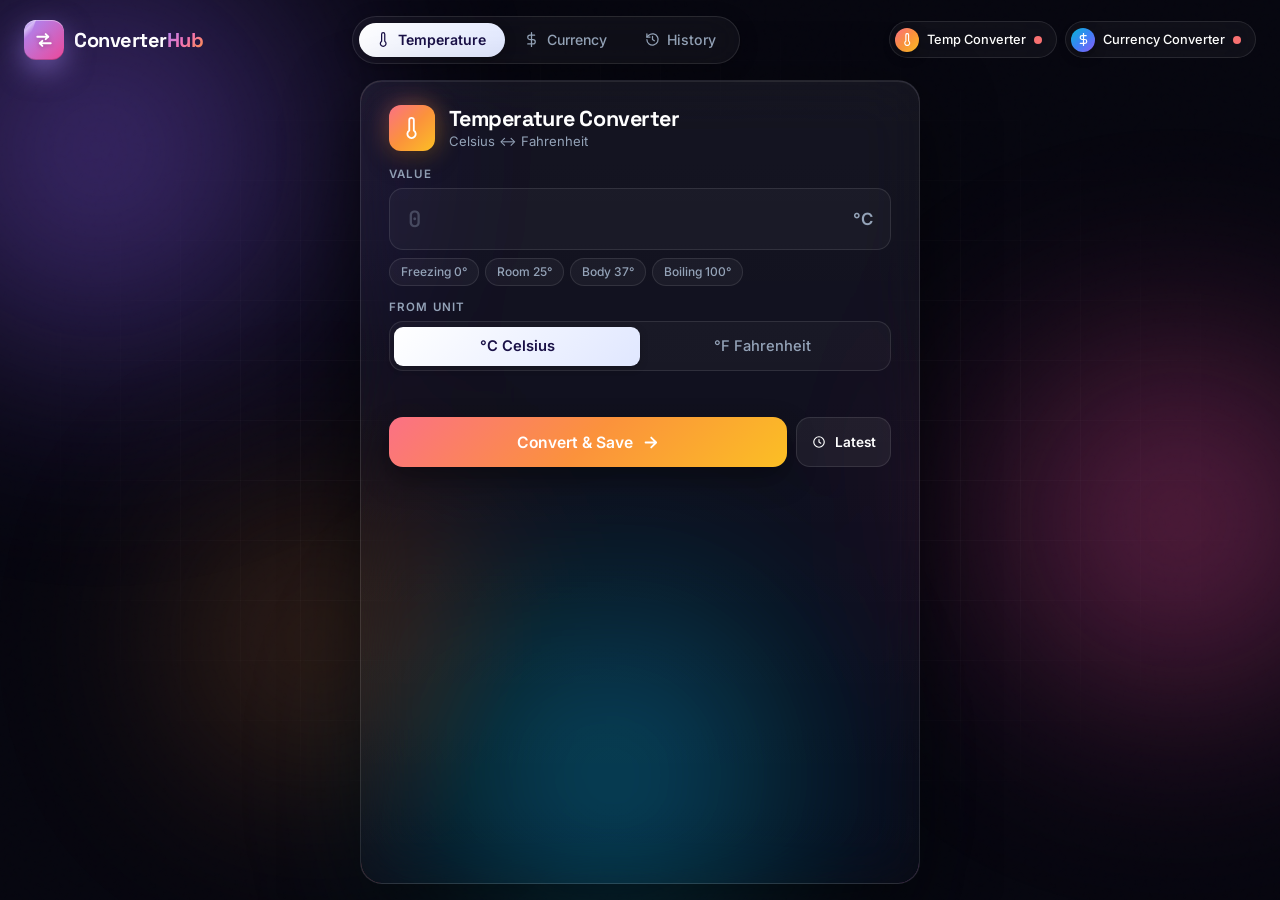
==== frontend/index.html @ 67231d76 "update" ====
<!DOCTYPE html>
<html lang="en">
<head>
    <meta charset="UTF-8" />
    <meta name="viewport" content="width=device-width, initial-scale=1.0" />
    <title>Converter Hub</title>
    <link rel="preconnect" href="https://fonts.googleapis.com" />
    <link rel="preconnect" href="https://fonts.gstatic.com" crossorigin />
    <link
        href="https://fonts.googleapis.com/css2?family=Inter:wght@400;500;600;700;800&family=Space+Grotesk:wght@500;600;700&family=JetBrains+Mono:wght@500;700&display=swap"
        rel="stylesheet"
    />
    <link rel="stylesheet" href="styles.css" />
</head>
<body>
    <div class="mesh-bg" aria-hidden="true">
        <div class="mesh-blob mesh-1"></div>
        <div class="mesh-blob mesh-2"></div>
        <div class="mesh-blob mesh-3"></div>
        <div class="mesh-blob mesh-4"></div>
    </div>
    <div class="noise" aria-hidden="true"></div>
    <div class="grid-overlay" aria-hidden="true"></div>

    <div class="app">
        <!-- TOP BAR -->
        <header class="topbar">
            <div class="logo">
                <div class="logo-mark">
                    <span class="logo-shine" aria-hidden="true"></span>
                    <svg viewBox="0 0 24 24" fill="none" stroke="currentColor" stroke-width="2.4" stroke-linecap="round" stroke-linejoin="round">
                        <path d="M4 8h13"/>
                        <path d="M14 5l3 3-3 3"/>
                        <path d="M20 16H7"/>
                        <path d="M10 19l-3-3 3-3"/>
                    </svg>
                </div>
                <span>Converter<span class="logo-accent">Hub</span></span>
            </div>

            <nav class="tabs" role="tablist">
                <button class="tab active" data-tab="temperature" role="tab">
                    <svg viewBox="0 0 24 24" fill="none" stroke="currentColor" stroke-width="2" stroke-linecap="round" stroke-linejoin="round">
                        <path d="M14 14.76V3.5a2.5 2.5 0 0 0-5 0v11.26a4.5 4.5 0 1 0 5 0z"/>
                    </svg>
                    <span>Temperature</span>
                </button>
                <button class="tab" data-tab="currency" role="tab">
                    <svg viewBox="0 0 24 24" fill="none" stroke="currentColor" stroke-width="2" stroke-linecap="round" stroke-linejoin="round">
                        <line x1="12" y1="1" x2="12" y2="23"/>
                        <path d="M17 5H9.5a3.5 3.5 0 0 0 0 7h5a3.5 3.5 0 0 1 0 7H6"/>
                    </svg>
                    <span>Currency</span>
                </button>
                <button class="tab" data-tab="history" role="tab">
                    <svg viewBox="0 0 24 24" fill="none" stroke="currentColor" stroke-width="2" stroke-linecap="round" stroke-linejoin="round">
                        <path d="M3 12a9 9 0 1 0 3-6.7L3 8"/>
                        <path d="M3 3v5h5"/>
                        <path d="M12 7v5l3 2"/>
                    </svg>
                    <span>History</span>
                </button>
                <div class="tab-indicator" aria-hidden="true"></div>
            </nav>

            <div class="topbar-right">
                <div class="status-pill themed warm">
                    <span class="pill-icon gradient-warm">
                        <svg viewBox="0 0 24 24" fill="none" stroke="currentColor" stroke-width="2.2" stroke-linecap="round" stroke-linejoin="round">
                            <path d="M14 14.76V3.5a2.5 2.5 0 0 0-5 0v11.26a4.5 4.5 0 1 0 5 0z"/>
                        </svg>
                    </span>
                    <span class="status-label">Temp Converter</span>
                    <span id="status-temp" class="status-dot"></span>
                </div>
                <div class="status-pill themed cool">
                    <span class="pill-icon gradient-cool">
                        <svg viewBox="0 0 24 24" fill="none" stroke="currentColor" stroke-width="2.2" stroke-linecap="round" stroke-linejoin="round">
                            <line x1="12" y1="1" x2="12" y2="23"/>
                            <path d="M17 5H9.5a3.5 3.5 0 0 0 0 7h5a3.5 3.5 0 0 1 0 7H6"/>
                        </svg>
                    </span>
                    <span class="status-label">Currency Converter</span>
                    <span id="status-currency" class="status-dot"></span>
                </div>
            </div>
        </header>

        <!-- MAIN -->
        <main class="stage">
            <!-- TEMPERATURE PANEL -->
            <section id="panel-temperature" class="panel active" role="tabpanel">
                <div class="card glow-card">
                    <div class="card-inner">
                        <div class="card-head">
                            <div class="icon-wrap gradient-warm">
                                <svg viewBox="0 0 24 24" fill="none" stroke="currentColor" stroke-width="2" stroke-linecap="round" stroke-linejoin="round">
                                    <path d="M14 14.76V3.5a2.5 2.5 0 0 0-5 0v11.26a4.5 4.5 0 1 0 5 0z"/>
                                </svg>
                            </div>
                            <div>
                                <h2>Temperature Converter</h2>
                                <p class="hint">Celsius &harr; Fahrenheit</p>
                            </div>
                        </div>

                        <form id="temp-form" class="form">
                            <div class="field">
                                <label for="temp-value">Value</label>
                                <div class="input-row">
                                    <input
                                        type="number"
                                        id="temp-value"
                                        step="any"
                                        placeholder="0"
                                        autocomplete="off"
                                        required
                                    />
                                    <span id="temp-suffix" class="suffix">&deg;C</span>
                                </div>
                                <div class="presets">
                                    <button type="button" class="chip" data-target="temp-value" data-value="0">Freezing 0&deg;</button>
                                    <button type="button" class="chip" data-target="temp-value" data-value="25">Room 25&deg;</button>
                                    <button type="button" class="chip" data-target="temp-value" data-value="37">Body 37&deg;</button>
                                    <button type="button" class="chip" data-target="temp-value" data-value="100">Boiling 100&deg;</button>
                                </div>
                            </div>

                            <div class="field">
                                <label>From Unit</label>
                                <div class="segmented" data-target="temp-unit">
                                    <div class="seg-pill" aria-hidden="true"></div>
                                    <button type="button" class="seg active" data-value="CELSIUS">&deg;C Celsius</button>
                                    <button type="button" class="seg" data-value="FAHRENHEIT">&deg;F Fahrenheit</button>
                                </div>
                                <input type="hidden" id="temp-unit" value="CELSIUS" />
                            </div>

                            <div id="temp-preview" class="preview"></div>

                            <div class="form-actions">
                                <button type="submit" class="btn primary gradient-warm-btn">
                                    <span>Convert &amp; Save</span>
                                    <svg viewBox="0 0 24 24" fill="none" stroke="currentColor" stroke-width="2.5" stroke-linecap="round" stroke-linejoin="round">
                                        <path d="M5 12h14M13 5l7 7-7 7"/>
                                    </svg>
                                </button>
                                <button type="button" id="temp-latest" class="btn ghost">
                                    <svg viewBox="0 0 24 24" fill="none" stroke="currentColor" stroke-width="2" stroke-linecap="round" stroke-linejoin="round">
                                        <path d="M12 8v4l3 2"/>
                                        <circle cx="12" cy="12" r="9"/>
                                    </svg>
                                    Latest
                                </button>
                            </div>
                        </form>

                        <div id="temp-result" class="result hidden"></div>
                        <div id="temp-error" class="error hidden"></div>
                    </div>
                </div>
            </section>

            <!-- CURRENCY PANEL -->
            <section id="panel-currency" class="panel" role="tabpanel">
                <div class="card glow-card">
                    <div class="card-inner">
                        <div class="card-head">
                            <div class="icon-wrap gradient-cool">
                                <svg viewBox="0 0 24 24" fill="none" stroke="currentColor" stroke-width="2" stroke-linecap="round" stroke-linejoin="round">
                                    <line x1="12" y1="1" x2="12" y2="23"/>
                                    <path d="M17 5H9.5a3.5 3.5 0 0 0 0 7h5a3.5 3.5 0 0 1 0 7H6"/>
                                </svg>
                            </div>
                            <div>
                                <h2>Currency Converter</h2>
                                <p class="hint">USD &harr; LKR · 1 USD = 300 LKR</p>
                            </div>
                        </div>

                        <form id="currency-form" class="form">
                            <div class="field">
                                <label for="currency-amount">Amount</label>
                                <div class="input-row">
                                    <span id="currency-prefix" class="prefix">$</span>
                                    <input
                                        type="number"
                                        id="currency-amount"
                                        step="any"
                                        placeholder="0"
                                        autocomplete="off"
                                        required
                                    />
                                </div>
                                <div class="presets">
                                    <button type="button" class="chip" data-target="currency-amount" data-value="1">1</button>
                                    <button type="button" class="chip" data-target="currency-amount" data-value="10">10</button>
                                    <button type="button" class="chip" data-target="currency-amount" data-value="100">100</button>
                                    <button type="button" class="chip" data-target="currency-amount" data-value="1000">1,000</button>
                                </div>
                            </div>

                            <div class="field">
                                <label>From Currency</label>
                                <div class="segmented" data-target="currency-from">
                                    <div class="seg-pill" aria-hidden="true"></div>
                                    <button type="button" class="seg active" data-value="USD">$ USD</button>
                                    <button type="button" class="seg" data-value="LKR">Rs LKR</button>
                                </div>
                                <input type="hidden" id="currency-from" value="USD" />
                            </div>

                            <div id="currency-preview" class="preview"></div>

                            <div class="form-actions">
                                <button type="submit" class="btn primary gradient-cool-btn">
                                    <span>Convert &amp; Save</span>
                                    <svg viewBox="0 0 24 24" fill="none" stroke="currentColor" stroke-width="2.5" stroke-linecap="round" stroke-linejoin="round">
                                        <path d="M5 12h14M13 5l7 7-7 7"/>
                                    </svg>
                                </button>
                                <button type="button" id="currency-latest" class="btn ghost">
                                    <svg viewBox="0 0 24 24" fill="none" stroke="currentColor" stroke-width="2" stroke-linecap="round" stroke-linejoin="round">
                                        <path d="M12 8v4l3 2"/>
                                        <circle cx="12" cy="12" r="9"/>
                                    </svg>
                                    Latest
                                </button>
                            </div>
                        </form>

                        <div id="currency-result" class="result hidden"></div>
                        <div id="currency-error" class="error hidden"></div>
                    </div>
                </div>
            </section>

            <!-- HISTORY PANEL -->
            <section id="panel-history" class="panel" role="tabpanel">
                <div class="card glow-card history-card">
                    <div class="card-inner">
                        <div class="card-head between">
                            <div class="head-left">
                                <div class="icon-wrap gradient-violet">
                                    <svg viewBox="0 0 24 24" fill="none" stroke="currentColor" stroke-width="2" stroke-linecap="round" stroke-linejoin="round">
                                        <path d="M3 12a9 9 0 1 0 3-6.7L3 8"/>
                                        <path d="M3 3v5h5"/>
                                        <path d="M12 7v5l3 2"/>
                                    </svg>
                                </div>
                                <div>
                                    <h2>History</h2>
                                    <p class="hint">Saved to MongoDB</p>
                                </div>
                            </div>
                            <button id="refresh-history" class="btn ghost" type="button">
                                <svg viewBox="0 0 24 24" fill="none" stroke="currentColor" stroke-width="2" stroke-linecap="round" stroke-linejoin="round">
                                    <path d="M23 4v6h-6"/>
                                    <path d="M20.49 15a9 9 0 1 1-2.12-9.36L23 10"/>
                                </svg>
                                Refresh
                            </button>
                        </div>

                        <div class="history-grid">
                            <div class="history-col">
                                <div class="history-col-head">
                                    <span class="dot gradient-warm-dot"></span>
                                    <h3>Temperature</h3>
                                    <span id="temp-count" class="count">0</span>
                                    <button id="clear-temp" class="btn ghost btn-sm" type="button" title="Delete all temperature history">
                                        <svg viewBox="0 0 24 24" fill="none" stroke="currentColor" stroke-width="2" stroke-linecap="round" stroke-linejoin="round">
                                            <polyline points="3 6 5 6 21 6"/>
                                            <path d="M19 6l-2 14a2 2 0 0 1-2 2H9a2 2 0 0 1-2-2L5 6"/>
                                            <path d="M10 11v6M14 11v6"/>
                                            <path d="M9 6V4a2 2 0 0 1 2-2h2a2 2 0 0 1 2 2v2"/>
                                        </svg>
                                        Clear
                                    </button>
                                </div>
                                <div id="temp-history" class="history-list">
                                    <p class="empty">Loading...</p>
                                </div>
                            </div>
                            <div class="history-col">
                                <div class="history-col-head">
                                    <span class="dot gradient-cool-dot"></span>
                                    <h3>Currency</h3>
                                    <span id="currency-count" class="count">0</span>
                                    <button id="clear-currency" class="btn ghost btn-sm" type="button" title="Delete all currency history">
                                        <svg viewBox="0 0 24 24" fill="none" stroke="currentColor" stroke-width="2" stroke-linecap="round" stroke-linejoin="round">
                                            <polyline points="3 6 5 6 21 6"/>
                                            <path d="M19 6l-2 14a2 2 0 0 1-2 2H9a2 2 0 0 1-2-2L5 6"/>
                                            <path d="M10 11v6M14 11v6"/>
                                            <path d="M9 6V4a2 2 0 0 1 2-2h2a2 2 0 0 1 2 2v2"/>
                                        </svg>
                                        Clear
                                    </button>
                                </div>
                                <div id="currency-history" class="history-list">
                                    <p class="empty">Loading...</p>
                                </div>
                            </div>
                        </div>
                    </div>
                </div>
            </section>
        </main>
    </div>

    <script src="app.js"></script>
</body>
</html>
---- frontend/styles.css ----
* {
    box-sizing: border-box;
    margin: 0;
    padding: 0;
}

:root {
    --bg-1: #06060f;
    --bg-2: #0d0a25;
    --text: #f1f5f9;
    --text-muted: #94a3b8;
    --text-dim: #64748b;

    --glass: rgba(255, 255, 255, 0.04);
    --glass-strong: rgba(255, 255, 255, 0.08);
    --glass-border: rgba(255, 255, 255, 0.1);
    --glass-border-strong: rgba(255, 255, 255, 0.18);

    --primary: #a78bfa;
    --success: #34d399;
    --danger: #f87171;

    --radius: 22px;
    --radius-sm: 14px;
    --radius-xs: 10px;

    --grad-warm: linear-gradient(135deg, #fb7185 0%, #fb923c 50%, #fbbf24 100%);
    --grad-cool: linear-gradient(135deg, #06b6d4 0%, #3b82f6 50%, #8b5cf6 100%);
    --grad-violet: linear-gradient(135deg, #a78bfa 0%, #ec4899 100%);
    --grad-text: linear-gradient(135deg, #a78bfa 0%, #f472b6 50%, #fb923c 100%);
}

html, body { height: 100%; overflow: hidden; }

body {
    font-family: "Inter", -apple-system, BlinkMacSystemFont, "Segoe UI", Roboto, sans-serif;
    color: var(--text);
    background: var(--bg-1);
    height: 100vh;
    position: relative;
    -webkit-font-smoothing: antialiased;
}

.app {
    position: relative;
    z-index: 2;
    height: 100vh;
    display: flex;
    flex-direction: column;
    padding: 1rem 1.5rem;
    gap: 1rem;
}

/* ============== Background ============== */
.mesh-bg {
    position: fixed;
    inset: 0;
    z-index: 0;
    overflow: hidden;
    pointer-events: none;
}

.mesh-blob {
    position: absolute;
    border-radius: 50%;
    filter: blur(100px);
    opacity: 0.55;
    will-change: transform;
}

.mesh-1 {
    width: 600px; height: 600px;
    background: radial-gradient(circle, #8b5cf6, transparent 70%);
    top: -150px; left: -200px;
    animation: drift1 22s ease-in-out infinite;
}
.mesh-2 {
    width: 500px; height: 500px;
    background: radial-gradient(circle, #ec4899, transparent 70%);
    top: 30%; right: -150px;
    animation: drift2 26s ease-in-out infinite;
}
.mesh-3 {
    width: 450px; height: 450px;
    background: radial-gradient(circle, #06b6d4, transparent 70%);
    bottom: -100px; left: 30%;
    animation: drift3 28s ease-in-out infinite;
}
.mesh-4 {
    width: 380px; height: 380px;
    background: radial-gradient(circle, #fb923c, transparent 70%);
    top: 50%; left: 10%;
    opacity: 0.35;
    animation: drift1 32s ease-in-out infinite reverse;
}

@keyframes drift1 {
    0%, 100% { transform: translate(0, 0) scale(1); }
    50% { transform: translate(120px, 80px) scale(1.15); }
}
@keyframes drift2 {
    0%, 100% { transform: translate(0, 0) scale(1); }
    50% { transform: translate(-100px, 60px) scale(0.9); }
}
@keyframes drift3 {
    0%, 100% { transform: translate(0, 0) scale(1); }
    50% { transform: translate(80px, -80px) scale(1.1); }
}

.noise {
    position: fixed;
    inset: 0;
    z-index: 1;
    pointer-events: none;
    opacity: 0.04;
    mix-blend-mode: overlay;
    background-image: url("data:image/svg+xml,%3Csvg viewBox='0 0 200 200' xmlns='http://www.w3.org/2000/svg'%3E%3Cfilter id='n'%3E%3CfeTurbulence type='fractalNoise' baseFrequency='0.9' numOctaves='3' /%3E%3C/filter%3E%3Crect width='100%25' height='100%25' filter='url(%23n)' /%3E%3C/svg%3E");
}

.grid-overlay {
    position: fixed;
    inset: 0;
    z-index: 1;
    pointer-events: none;
    background-image:
        linear-gradient(rgba(255, 255, 255, 0.03) 1px, transparent 1px),
        linear-gradient(90deg, rgba(255, 255, 255, 0.03) 1px, transparent 1px);
    background-size: 60px 60px;
    mask-image: radial-gradient(ellipse at center, black 30%, transparent 75%);
    -webkit-mask-image: radial-gradient(ellipse at center, black 30%, transparent 75%);
}

/* ============== Top bar ============== */
.topbar {
    display: flex;
    align-items: center;
    justify-content: space-between;
    gap: 1rem;
    flex-shrink: 0;
}

.logo {
    display: flex;
    align-items: center;
    gap: 0.65rem;
    font-family: "Space Grotesk", sans-serif;
    font-size: 1.25rem;
    font-weight: 700;
    letter-spacing: -0.025em;
    color: #fff;
    flex-shrink: 0;
}

.logo-mark {
    position: relative;
    width: 40px;
    height: 40px;
    border-radius: 12px;
    background: linear-gradient(135deg, #a78bfa 0%, #ec4899 50%, #fb923c 100%);
    background-size: 200% 200%;
    display: flex;
    align-items: center;
    justify-content: center;
    color: #fff;
    box-shadow:
        0 10px 28px rgba(167, 139, 250, 0.5),
        inset 0 1px 0 rgba(255, 255, 255, 0.4),
        inset 0 -1px 0 rgba(0, 0, 0, 0.2);
    overflow: hidden;
    animation: logoGradient 8s ease infinite;
}

@keyframes logoGradient {
    0%, 100% { background-position: 0% 50%; }
    50% { background-position: 100% 50%; }
}

.logo-mark svg {
    width: 20px;
    height: 20px;
    position: relative;
    z-index: 1;
    filter: drop-shadow(0 1px 2px rgba(0, 0, 0, 0.25));
}

.logo-shine {
    position: absolute;
    top: -50%;
    left: -50%;
    width: 60%;
    height: 200%;
    background: linear-gradient(115deg, transparent 40%, rgba(255, 255, 255, 0.45) 50%, transparent 60%);
    transform: rotate(20deg);
    animation: logoShine 4s ease-in-out infinite;
}

@keyframes logoShine {
    0%, 100% { transform: translateX(-150%) rotate(20deg); }
    50% { transform: translateX(250%) rotate(20deg); }
}

.logo-accent {
    background: var(--grad-text);
    -webkit-background-clip: text;
    background-clip: text;
    -webkit-text-fill-color: transparent;
}

/* Tabs with animated pill */
.tabs {
    position: relative;
    display: flex;
    gap: 0.2rem;
    background: var(--glass);
    backdrop-filter: blur(20px);
    -webkit-backdrop-filter: blur(20px);
    border: 1px solid var(--glass-border);
    padding: 0.35rem;
    border-radius: 999px;
    box-shadow: 0 4px 20px rgba(0, 0, 0, 0.2);
}

.tab {
    position: relative;
    z-index: 2;
    background: transparent;
    color: var(--text-muted);
    border: none;
    border-radius: 999px;
    padding: 0.55rem 1.1rem;
    font-size: 0.88rem;
    font-weight: 500;
    cursor: pointer;
    transition: color 0.3s ease;
    font-family: inherit;
    display: inline-flex;
    align-items: center;
    gap: 0.45rem;
    white-space: nowrap;
}

.tab svg { width: 15px; height: 15px; }
.tab:hover:not(.active) { color: #fff; }
.tab.active { color: #1a1147; font-weight: 600; }

.tab-indicator {
    position: absolute;
    top: 0.35rem;
    bottom: 0.35rem;
    background: linear-gradient(135deg, #fff 0%, #e0e7ff 100%);
    border-radius: 999px;
    transition: left 0.35s cubic-bezier(0.5, 1.4, 0.3, 1), width 0.35s cubic-bezier(0.5, 1.4, 0.3, 1);
    box-shadow: 0 4px 12px rgba(0, 0, 0, 0.25);
    z-index: 1;
}

.topbar-right {
    display: flex;
    align-items: center;
    gap: 0.5rem;
    flex-shrink: 0;
}

.status-pill {
    display: flex;
    align-items: center;
    gap: 0.5rem;
    background: var(--glass);
    backdrop-filter: blur(20px);
    -webkit-backdrop-filter: blur(20px);
    border: 1px solid var(--glass-border);
    padding: 0.35rem 0.85rem 0.35rem 0.35rem;
    border-radius: 999px;
    font-size: 0.8rem;
    color: #fff;
    font-weight: 500;
    transition: border-color 0.25s, box-shadow 0.25s, transform 0.15s;
}

.status-pill:hover {
    transform: translateY(-1px);
}

.status-pill.themed.warm:hover {
    border-color: rgba(251, 146, 60, 0.4);
    box-shadow: 0 6px 20px rgba(251, 146, 60, 0.15);
}

.status-pill.themed.cool:hover {
    border-color: rgba(59, 130, 246, 0.4);
    box-shadow: 0 6px 20px rgba(59, 130, 246, 0.15);
}

.pill-icon {
    width: 24px;
    height: 24px;
    border-radius: 50%;
    display: inline-flex;
    align-items: center;
    justify-content: center;
    color: #fff;
    flex-shrink: 0;
    box-shadow: 0 4px 12px rgba(0, 0, 0, 0.35);
}

.pill-icon svg {
    width: 13px;
    height: 13px;
}

.status-label {
    color: #fff;
    font-weight: 500;
    white-space: nowrap;
}

/* ============== Stage ============== */
.stage {
    flex: 1;
    min-height: 0;
    position: relative;
    display: flex;
    align-items: stretch;
    justify-content: center;
}

.panel {
    display: none;
    width: 100%;
    height: 100%;
}

.panel.active {
    display: flex;
    justify-content: center;
    animation: panelIn 0.4s cubic-bezier(0.2, 0.8, 0.2, 1);
}

@keyframes panelIn {
    from { opacity: 0; transform: translateY(12px) scale(0.99); }
    to { opacity: 1; transform: translateY(0) scale(1); }
}

#panel-temperature .card,
#panel-currency .card {
    max-width: 560px;
    width: 100%;
}

#panel-history .card {
    max-width: 980px;
    width: 100%;
}

/* ============== Card ============== */
.card {
    position: relative;
    border-radius: var(--radius);
    background: linear-gradient(180deg, rgba(255, 255, 255, 0.06) 0%, rgba(255, 255, 255, 0.02) 100%);
    border: 1px solid var(--glass-border);
    backdrop-filter: blur(28px) saturate(160%);
    -webkit-backdrop-filter: blur(28px) saturate(160%);
    box-shadow:
        0 25px 70px rgba(0, 0, 0, 0.5),
        inset 0 1px 0 rgba(255, 255, 255, 0.08);
    overflow: hidden;
    display: flex;
    flex-direction: column;
    min-height: 0;
}

.glow-card::before {
    content: "";
    position: absolute;
    inset: -1px;
    border-radius: var(--radius);
    padding: 1px;
    background: conic-gradient(
        from 0deg,
        transparent 0deg,
        #a78bfa 90deg,
        #ec4899 180deg,
        #fb923c 270deg,
        transparent 360deg
    );
    -webkit-mask: linear-gradient(#000 0 0) content-box, linear-gradient(#000 0 0);
    -webkit-mask-composite: xor;
    mask-composite: exclude;
    opacity: 0.55;
    animation: spin 9s linear infinite;
    pointer-events: none;
}

@keyframes spin {
    to { transform: rotate(360deg); }
}

.card-inner {
    padding: 1.5rem 1.75rem;
    position: relative;
    z-index: 1;
    flex: 1;
    display: flex;
    flex-direction: column;
    gap: 1rem;
    min-height: 0;
}

.card-head {
    display: flex;
    align-items: center;
    gap: 0.85rem;
    flex-shrink: 0;
}

.card-head.between { justify-content: space-between; }
.head-left {
    display: flex;
    align-items: center;
    gap: 0.85rem;
}

.icon-wrap {
    width: 46px;
    height: 46px;
    border-radius: 12px;
    display: flex;
    align-items: center;
    justify-content: center;
    color: #fff;
    flex-shrink: 0;
    box-shadow: 0 10px 24px rgba(0, 0, 0, 0.35);
    position: relative;
}

.icon-wrap::after {
    content: "";
    position: absolute;
    inset: 0;
    border-radius: 12px;
    background: inherit;
    filter: blur(12px);
    opacity: 0.5;
    z-index: -1;
}

.icon-wrap svg { width: 22px; height: 22px; }

.gradient-warm { background: var(--grad-warm); }
.gradient-cool { background: var(--grad-cool); }
.gradient-violet { background: var(--grad-violet); }

.card h2 {
    font-family: "Space Grotesk", sans-serif;
    font-size: 1.35rem;
    font-weight: 700;
    letter-spacing: -0.02em;
    color: #fff;
    line-height: 1.1;
}

.hint {
    color: var(--text-muted);
    font-size: 0.82rem;
    margin-top: 0.15rem;
}

/* ============== Form ============== */
.form {
    display: flex;
    flex-direction: column;
    gap: 0.9rem;
    flex-shrink: 0;
}

.field {
    display: flex;
    flex-direction: column;
    gap: 0.45rem;
}

.field label {
    font-size: 0.72rem;
    font-weight: 600;
    color: var(--text-muted);
    text-transform: uppercase;
    letter-spacing: 0.1em;
}

.input-row {
    position: relative;
    display: flex;
    align-items: center;
}

.input-row input[type="number"] {
    width: 100%;
    padding: 0.95rem 1.1rem;
    font-size: 1.4rem;
    font-weight: 600;
    color: #fff;
    border: 1px solid var(--glass-border);
    border-radius: var(--radius-sm);
    background: rgba(255, 255, 255, 0.03);
    transition: all 0.2s;
    font-family: "JetBrains Mono", monospace;
    letter-spacing: -0.01em;
}

.input-row input[type="number"]::placeholder {
    color: rgba(148, 163, 184, 0.35);
    font-weight: 500;
}

.input-row input[type="number"]:focus {
    outline: none;
    border-color: rgba(167, 139, 250, 0.6);
    background: rgba(255, 255, 255, 0.06);
    box-shadow: 0 0 0 3px rgba(167, 139, 250, 0.18);
}

.input-row input[type="number"]::-webkit-outer-spin-button,
.input-row input[type="number"]::-webkit-inner-spin-button {
    -webkit-appearance: none;
    margin: 0;
}
.input-row input[type="number"] { -moz-appearance: textfield; }

.prefix, .suffix {
    position: absolute;
    color: var(--text-muted);
    font-weight: 600;
    pointer-events: none;
    font-size: 1.05rem;
}

.prefix { left: 1.1rem; }
.input-row:has(> .prefix) input[type="number"] { padding-left: 2.4rem; }
.suffix { right: 1.1rem; }
.input-row:has(> .suffix) input[type="number"] { padding-right: 2.7rem; }

.presets {
    display: flex;
    gap: 0.35rem;
    flex-wrap: wrap;
}

.chip {
    padding: 0.35rem 0.7rem;
    font-size: 0.75rem;
    font-weight: 500;
    color: var(--text-muted);
    background: rgba(255, 255, 255, 0.04);
    border: 1px solid var(--glass-border);
    border-radius: 999px;
    cursor: pointer;
    transition: all 0.2s;
    font-family: inherit;
}

.chip:hover {
    color: #fff;
    background: rgba(255, 255, 255, 0.1);
    border-color: var(--glass-border-strong);
    transform: translateY(-1px);
}

.segmented {
    position: relative;
    display: grid;
    grid-template-columns: 1fr 1fr;
    gap: 0;
    padding: 0.28rem;
    background: rgba(255, 255, 255, 0.03);
    border: 1px solid var(--glass-border);
    border-radius: var(--radius-sm);
}

.seg-pill {
    position: absolute;
    top: 0.28rem;
    bottom: 0.28rem;
    left: 0.28rem;
    width: calc(50% - 0.28rem);
    background: linear-gradient(135deg, #fff 0%, #e0e7ff 100%);
    border-radius: 9px;
    transition: transform 0.35s cubic-bezier(0.5, 1.4, 0.3, 1);
    box-shadow: 0 2px 8px rgba(0, 0, 0, 0.2);
}

.segmented.right .seg-pill {
    transform: translateX(100%);
}

.seg {
    position: relative;
    z-index: 1;
    padding: 0.65rem 0.5rem;
    font-size: 0.92rem;
    font-weight: 500;
    color: var(--text-muted);
    background: transparent;
    border: none;
    border-radius: 8px;
    cursor: pointer;
    transition: color 0.3s;
    font-family: inherit;
}

.seg:hover:not(.active) { color: #fff; }
.seg.active { color: #1a1147; font-weight: 600; }

.preview {
    text-align: center;
    color: var(--text-muted);
    font-size: 0.82rem;
    min-height: 1.1rem;
    font-family: "JetBrains Mono", monospace;
    opacity: 0;
    transition: opacity 0.25s;
}

.preview.visible { opacity: 1; }
.preview .preview-result { color: #fff; font-weight: 600; }

/* ============== Buttons ============== */
.btn {
    display: inline-flex;
    align-items: center;
    justify-content: center;
    gap: 0.55rem;
    padding: 0.95rem 1.5rem;
    font-size: 0.98rem;
    font-weight: 600;
    border: none;
    border-radius: var(--radius-sm);
    cursor: pointer;
    transition: transform 0.12s, box-shadow 0.25s, opacity 0.2s, filter 0.2s;
    font-family: inherit;
    color: #fff;
    position: relative;
    overflow: hidden;
}

.btn::after {
    content: "";
    position: absolute;
    inset: 0;
    background: linear-gradient(135deg, rgba(255, 255, 255, 0.25) 0%, transparent 50%);
    opacity: 0;
    transition: opacity 0.3s;
}

.btn:hover::after { opacity: 1; }

.btn svg {
    width: 17px;
    height: 17px;
    transition: transform 0.25s;
}

.btn.primary {
    color: #fff;
    box-shadow: 0 12px 28px rgba(0, 0, 0, 0.4);
}

.btn.primary:hover svg { transform: translateX(3px); }

.btn.primary:hover {
    box-shadow: 0 16px 36px rgba(0, 0, 0, 0.5);
    filter: brightness(1.08);
}

.btn.primary:active { transform: translateY(1px); }

.gradient-warm-btn { background: var(--grad-warm); }
.gradient-cool-btn { background: var(--grad-cool); }

.btn.ghost {
    background: rgba(255, 255, 255, 0.06);
    color: #fff;
    padding: 0.55rem 0.9rem;
    border: 1px solid var(--glass-border);
    font-size: 0.85rem;
}

.btn.ghost:hover { background: rgba(255, 255, 255, 0.12); }
.btn.ghost svg { width: 14px; height: 14px; }

.btn.btn-sm {
    padding: 0.32rem 0.65rem;
    font-size: 0.72rem;
    border-radius: 8px;
}
.btn.btn-sm svg { width: 12px; height: 12px; }

.form-actions {
    display: flex;
    gap: 0.6rem;
    align-items: stretch;
}
.form-actions .btn.primary { flex: 1; }

.btn:disabled {
    opacity: 0.6;
    cursor: not-allowed;
}

/* ============== Result ============== */
.result {
    margin-top: auto;
    padding: 1.1rem 1.25rem;
    background: linear-gradient(135deg, rgba(52, 211, 153, 0.1) 0%, rgba(52, 211, 153, 0.02) 100%);
    border: 1px solid rgba(52, 211, 153, 0.3);
    border-radius: var(--radius-sm);
    position: relative;
    overflow: hidden;
    animation: resultPop 0.5s cubic-bezier(0.34, 1.56, 0.64, 1);
    flex-shrink: 0;
}

@keyframes resultPop {
    from { opacity: 0; transform: scale(0.92) translateY(8px); }
    to { opacity: 1; transform: scale(1) translateY(0); }
}

.result::before {
    content: "";
    position: absolute;
    top: -50%;
    left: -50%;
    width: 200%;
    height: 200%;
    background: radial-gradient(circle at center, rgba(52, 211, 153, 0.18), transparent 60%);
    animation: pulseBg 2.5s ease-out;
    pointer-events: none;
}

@keyframes pulseBg {
    from { opacity: 1; transform: scale(0.5); }
    to { opacity: 0; transform: scale(1); }
}

.result .row {
    position: relative;
    display: flex;
    align-items: center;
    justify-content: space-between;
    gap: 0.75rem;
}

.result .side {
    display: flex;
    flex-direction: column;
    min-width: 0;
}

.result .label {
    font-size: 0.66rem;
    font-weight: 600;
    color: var(--text-muted);
    text-transform: uppercase;
    letter-spacing: 0.1em;
    margin-bottom: 0.25rem;
}

.result .value {
    font-family: "JetBrains Mono", monospace;
    font-size: 1.15rem;
    font-weight: 700;
    color: #fff;
}

.result .to-side { text-align: right; }
.result .to-side .value {
    font-size: 1.65rem;
    background: linear-gradient(135deg, #34d399 0%, #6ee7b7 50%, #a7f3d0 100%);
    -webkit-background-clip: text;
    background-clip: text;
    -webkit-text-fill-color: transparent;
    filter: drop-shadow(0 0 12px rgba(52, 211, 153, 0.4));
}

.result .arrow {
    color: var(--success);
    width: 24px;
    height: 24px;
    flex-shrink: 0;
    animation: arrowSlide 1.5s ease-in-out infinite;
}

@keyframes arrowSlide {
    0%, 100% { transform: translateX(0); }
    50% { transform: translateX(4px); }
}

.sparkle {
    position: absolute;
    width: 6px;
    height: 6px;
    background: #fff;
    border-radius: 50%;
    pointer-events: none;
    animation: sparkle 1s ease-out forwards;
}

@keyframes sparkle {
    0% { opacity: 1; transform: translate(0, 0) scale(0); }
    50% { opacity: 1; transform: translate(var(--dx), var(--dy)) scale(1); }
    100% { opacity: 0; transform: translate(calc(var(--dx) * 1.5), calc(var(--dy) * 1.5)) scale(0); }
}

/* ============== Error ============== */
.error {
    margin-top: auto;
    padding: 0.85rem 1.1rem;
    background: linear-gradient(135deg, rgba(248, 113, 113, 0.12) 0%, rgba(248, 113, 113, 0.04) 100%);
    border: 1px solid rgba(248, 113, 113, 0.35);
    border-radius: var(--radius-sm);
    color: #fecaca;
    font-size: 0.85rem;
}

.hidden { display: none; }

/* ============== History panel ============== */
.history-grid {
    display: grid;
    grid-template-columns: 1fr 1fr;
    gap: 1rem;
    flex: 1;
    min-height: 0;
}

.history-col {
    display: flex;
    flex-direction: column;
    min-height: 0;
    gap: 0.6rem;
}

.history-col-head {
    display: flex;
    align-items: center;
    gap: 0.55rem;
    flex-shrink: 0;
}

.history-col-head h3 {
    font-family: "Space Grotesk", sans-serif;
    font-size: 0.95rem;
    font-weight: 600;
    color: #fff;
    flex: 1;
}

.dot {
    width: 9px;
    height: 9px;
    border-radius: 50%;
    box-shadow: 0 0 8px currentColor;
}

.gradient-warm-dot { background: var(--grad-warm); color: #fb923c; }
.gradient-cool-dot { background: var(--grad-cool); color: #3b82f6; }

.count {
    font-size: 0.68rem;
    color: var(--text-muted);
    background: rgba(255, 255, 255, 0.06);
    padding: 0.08rem 0.45rem;
    border-radius: 999px;
    font-weight: 600;
    font-family: "JetBrains Mono", monospace;
}

.history-list {
    overflow-y: auto;
    display: flex;
    flex-direction: column;
    gap: 0.45rem;
    flex: 1;
    min-height: 0;
    padding-right: 0.25rem;
}

.history-list::-webkit-scrollbar { width: 5px; }
.history-list::-webkit-scrollbar-thumb {
    background: var(--glass-border-strong);
    border-radius: 3px;
}

.history-item {
    padding: 0.7rem 0.95rem;
    background: rgba(255, 255, 255, 0.03);
    border: 1px solid var(--glass-border);
    border-radius: 11px;
    transition: all 0.2s;
    animation: itemIn 0.4s cubic-bezier(0.2, 0.8, 0.2, 1) backwards;
    flex-shrink: 0;
}

@keyframes itemIn {
    from { opacity: 0; transform: translateY(8px); }
    to { opacity: 1; transform: translateY(0); }
}

.history-item:hover {
    background: rgba(255, 255, 255, 0.07);
    border-color: var(--glass-border-strong);
    transform: translateX(2px);
}

.history-item .conv {
    font-weight: 600;
    color: #fff;
    display: flex;
    align-items: center;
    gap: 0.4rem;
    flex-wrap: wrap;
    font-family: "JetBrains Mono", monospace;
    font-size: 0.82rem;
}

.history-item .conv .mid-arrow { color: var(--text-dim); }

.history-item .time {
    display: block;
    color: var(--text-dim);
    font-size: 0.68rem;
    margin-top: 0.2rem;
}

.empty {
    padding: 1.5rem 1rem;
    text-align: center;
    color: var(--text-muted);
    font-size: 0.85rem;
    background: rgba(255, 255, 255, 0.02);
    border: 1px dashed var(--glass-border);
    border-radius: 11px;
}

/* ============== Status dots ============== */
.status-dot {
    width: 8px;
    height: 8px;
    border-radius: 50%;
    background: #64748b;
    position: relative;
    flex-shrink: 0;
}

.status-dot.online {
    background: var(--success);
    box-shadow: 0 0 8px var(--success);
}

.status-dot.online::after {
    content: "";
    position: absolute;
    inset: -3px;
    border-radius: 50%;
    background: var(--success);
    opacity: 0.5;
    animation: pulse 2s ease-in-out infinite;
}

.status-dot.offline { background: var(--danger); }

@keyframes pulse {
    0%, 100% { transform: scale(1); opacity: 0.5; }
    50% { transform: scale(1.8); opacity: 0; }
}

/* ============== Responsive ============== */
@media (max-width: 900px) {
    .topbar { flex-wrap: wrap; }
    .tabs { order: 3; width: 100%; justify-content: center; }
    .tab { padding: 0.5rem 0.9rem; }
    .tab span { display: none; }
}

@media (max-width: 640px) {
    html, body { overflow: auto; }
    body { height: auto; min-height: 100vh; }
    .app { height: auto; min-height: 100vh; padding: 0.75rem; }
    .topbar-right { width: 100%; justify-content: center; flex-wrap: wrap; }
    .card-inner { padding: 1.25rem; }
    .history-grid { grid-template-columns: 1fr; }
}
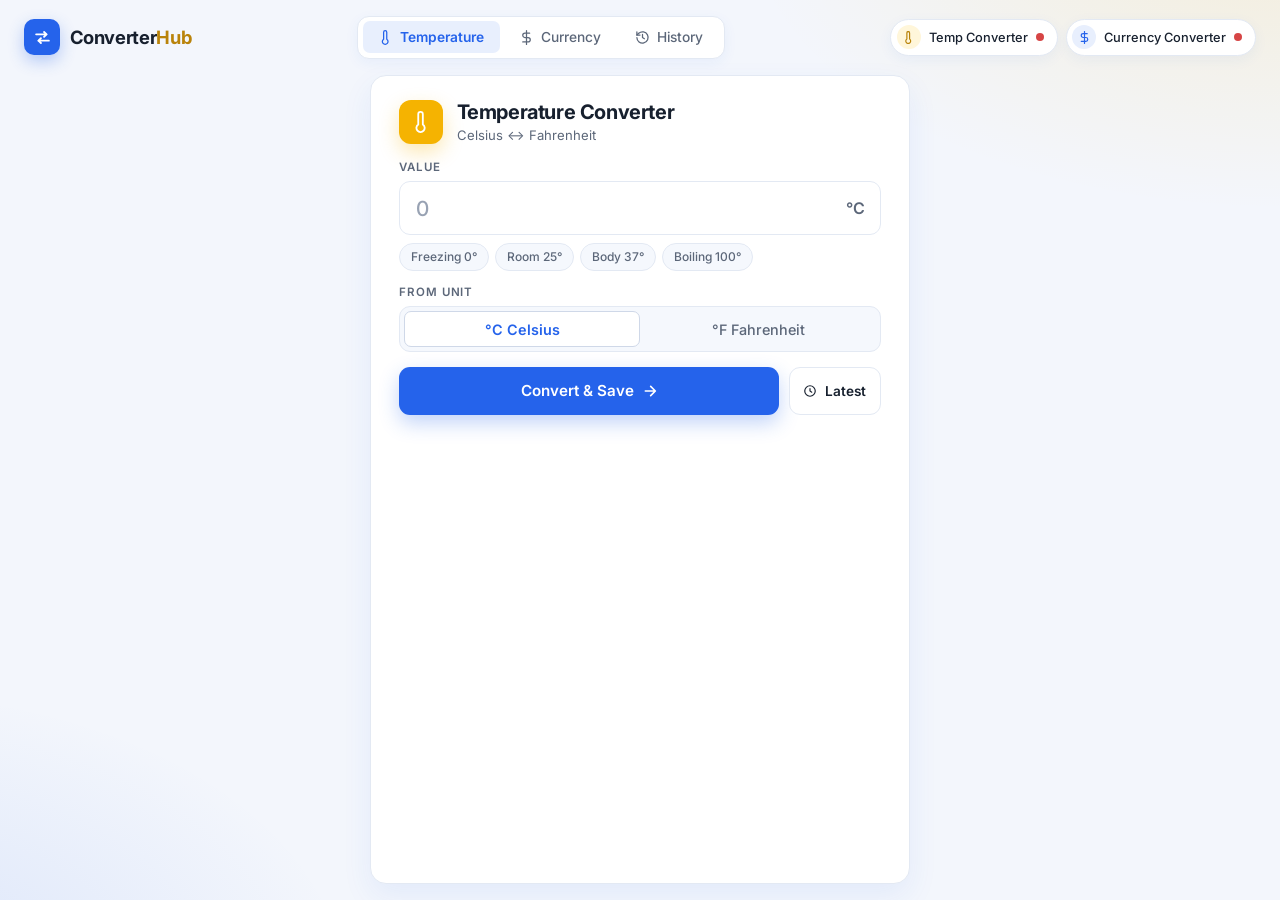
==== commit 0e6b56a7: "update" ====
--- a/frontend/index.html
+++ b/frontend/index.html
@@ -7,27 +7,17 @@
     <link rel="preconnect" href="https://fonts.googleapis.com" />
     <link rel="preconnect" href="https://fonts.gstatic.com" crossorigin />
     <link
-        href="https://fonts.googleapis.com/css2?family=Inter:wght@400;500;600;700;800&family=Space+Grotesk:wght@500;600;700&family=JetBrains+Mono:wght@500;700&display=swap"
+        href="https://fonts.googleapis.com/css2?family=Inter:wght@400;500;600;700&display=swap"
         rel="stylesheet"
     />
     <link rel="stylesheet" href="styles.css" />
 </head>
 <body>
-    <div class="mesh-bg" aria-hidden="true">
-        <div class="mesh-blob mesh-1"></div>
-        <div class="mesh-blob mesh-2"></div>
-        <div class="mesh-blob mesh-3"></div>
-        <div class="mesh-blob mesh-4"></div>
-    </div>
-    <div class="noise" aria-hidden="true"></div>
-    <div class="grid-overlay" aria-hidden="true"></div>
-
     <div class="app">
         <!-- TOP BAR -->
         <header class="topbar">
             <div class="logo">
                 <div class="logo-mark">
-                    <span class="logo-shine" aria-hidden="true"></span>
                     <svg viewBox="0 0 24 24" fill="none" stroke="currentColor" stroke-width="2.4" stroke-linecap="round" stroke-linejoin="round">
                         <path d="M4 8h13"/>
                         <path d="M14 5l3 3-3 3"/>
--- a/frontend/styles.css
+++ b/frontend/styles.css
@@ -5,29 +5,34 @@
 }
 
 :root {
-    --bg-1: #06060f;
-    --bg-2: #0d0a25;
-    --text: #f1f5f9;
-    --text-muted: #94a3b8;
-    --text-dim: #64748b;
-
-    --glass: rgba(255, 255, 255, 0.04);
-    --glass-strong: rgba(255, 255, 255, 0.08);
-    --glass-border: rgba(255, 255, 255, 0.1);
-    --glass-border-strong: rgba(255, 255, 255, 0.18);
-
-    --primary: #a78bfa;
-    --success: #34d399;
-    --danger: #f87171;
-
-    --radius: 22px;
-    --radius-sm: 14px;
-    --radius-xs: 10px;
-
-    --grad-warm: linear-gradient(135deg, #fb7185 0%, #fb923c 50%, #fbbf24 100%);
-    --grad-cool: linear-gradient(135deg, #06b6d4 0%, #3b82f6 50%, #8b5cf6 100%);
-    --grad-violet: linear-gradient(135deg, #a78bfa 0%, #ec4899 100%);
-    --grad-text: linear-gradient(135deg, #a78bfa 0%, #f472b6 50%, #fb923c 100%);
+    --bg: #f3f6fc;
+    --surface: #ffffff;
+    --surface-alt: #f5f8fd;
+
+    --border: #e3e9f3;
+    --border-strong: #cfd8e8;
+
+    --text: #17202e;
+    --text-muted: #5c6779;
+    --text-dim: #98a2b3;
+
+    --accent: #2563eb;
+    --accent-hover: #1d4ed8;
+    --accent-soft: #e8effd;
+
+    --yellow: #f5b301;
+    --yellow-dark: #b9830a;
+    --yellow-soft: #fff6da;
+
+    --shadow: 0 12px 30px rgba(37, 99, 235, 0.08);
+    --shadow-sm: 0 4px 14px rgba(37, 99, 235, 0.06);
+
+    --success: #1f9d57;
+    --danger: #d64545;
+
+    --radius: 16px;
+    --radius-sm: 11px;
+    --radius-xs: 8px;
 }
 
 html, body { height: 100%; overflow: hidden; }
@@ -35,15 +40,15 @@
 body {
     font-family: "Inter", -apple-system, BlinkMacSystemFont, "Segoe UI", Roboto, sans-serif;
     color: var(--text);
-    background: var(--bg-1);
+    background:
+        radial-gradient(900px 500px at 100% -10%, rgba(245, 179, 1, 0.14), transparent 60%),
+        radial-gradient(800px 500px at -10% 110%, rgba(37, 99, 235, 0.12), transparent 60%),
+        var(--bg);
     height: 100vh;
-    position: relative;
     -webkit-font-smoothing: antialiased;
 }
 
 .app {
-    position: relative;
-    z-index: 2;
     height: 100vh;
     display: flex;
     flex-direction: column;
@@ -51,85 +56,6 @@
     gap: 1rem;
 }
 
-/* ============== Background ============== */
-.mesh-bg {
-    position: fixed;
-    inset: 0;
-    z-index: 0;
-    overflow: hidden;
-    pointer-events: none;
-}
-
-.mesh-blob {
-    position: absolute;
-    border-radius: 50%;
-    filter: blur(100px);
-    opacity: 0.55;
-    will-change: transform;
-}
-
-.mesh-1 {
-    width: 600px; height: 600px;
-    background: radial-gradient(circle, #8b5cf6, transparent 70%);
-    top: -150px; left: -200px;
-    animation: drift1 22s ease-in-out infinite;
-}
-.mesh-2 {
-    width: 500px; height: 500px;
-    background: radial-gradient(circle, #ec4899, transparent 70%);
-    top: 30%; right: -150px;
-    animation: drift2 26s ease-in-out infinite;
-}
-.mesh-3 {
-    width: 450px; height: 450px;
-    background: radial-gradient(circle, #06b6d4, transparent 70%);
-    bottom: -100px; left: 30%;
-    animation: drift3 28s ease-in-out infinite;
-}
-.mesh-4 {
-    width: 380px; height: 380px;
-    background: radial-gradient(circle, #fb923c, transparent 70%);
-    top: 50%; left: 10%;
-    opacity: 0.35;
-    animation: drift1 32s ease-in-out infinite reverse;
-}
-
-@keyframes drift1 {
-    0%, 100% { transform: translate(0, 0) scale(1); }
-    50% { transform: translate(120px, 80px) scale(1.15); }
-}
-@keyframes drift2 {
-    0%, 100% { transform: translate(0, 0) scale(1); }
-    50% { transform: translate(-100px, 60px) scale(0.9); }
-}
-@keyframes drift3 {
-    0%, 100% { transform: translate(0, 0) scale(1); }
-    50% { transform: translate(80px, -80px) scale(1.1); }
-}
-
-.noise {
-    position: fixed;
-    inset: 0;
-    z-index: 1;
-    pointer-events: none;
-    opacity: 0.04;
-    mix-blend-mode: overlay;
-    background-image: url("data:image/svg+xml,%3Csvg viewBox='0 0 200 200' xmlns='http://www.w3.org/2000/svg'%3E%3Cfilter id='n'%3E%3CfeTurbulence type='fractalNoise' baseFrequency='0.9' numOctaves='3' /%3E%3C/filter%3E%3Crect width='100%25' height='100%25' filter='url(%23n)' /%3E%3C/svg%3E");
-}
-
-.grid-overlay {
-    position: fixed;
-    inset: 0;
-    z-index: 1;
-    pointer-events: none;
-    background-image:
-        linear-gradient(rgba(255, 255, 255, 0.03) 1px, transparent 1px),
-        linear-gradient(90deg, rgba(255, 255, 255, 0.03) 1px, transparent 1px);
-    background-size: 60px 60px;
-    mask-image: radial-gradient(ellipse at center, black 30%, transparent 75%);
-    -webkit-mask-image: radial-gradient(ellipse at center, black 30%, transparent 75%);
-}
-
 /* ============== Top bar ============== */
 .topbar {
     display: flex;
@@ -142,82 +68,40 @@
 .logo {
     display: flex;
     align-items: center;
-    gap: 0.65rem;
-    font-family: "Space Grotesk", sans-serif;
-    font-size: 1.25rem;
+    gap: 0.6rem;
+    font-size: 1.15rem;
     font-weight: 700;
-    letter-spacing: -0.025em;
-    color: #fff;
+    letter-spacing: -0.02em;
+    color: var(--text);
     flex-shrink: 0;
 }
 
 .logo-mark {
-    position: relative;
-    width: 40px;
-    height: 40px;
-    border-radius: 12px;
-    background: linear-gradient(135deg, #a78bfa 0%, #ec4899 50%, #fb923c 100%);
-    background-size: 200% 200%;
+    width: 36px;
+    height: 36px;
+    border-radius: 10px;
+    background: var(--accent);
     display: flex;
     align-items: center;
     justify-content: center;
     color: #fff;
-    box-shadow:
-        0 10px 28px rgba(167, 139, 250, 0.5),
-        inset 0 1px 0 rgba(255, 255, 255, 0.4),
-        inset 0 -1px 0 rgba(0, 0, 0, 0.2);
-    overflow: hidden;
-    animation: logoGradient 8s ease infinite;
-}
-
-@keyframes logoGradient {
-    0%, 100% { background-position: 0% 50%; }
-    50% { background-position: 100% 50%; }
-}
-
-.logo-mark svg {
-    width: 20px;
-    height: 20px;
-    position: relative;
-    z-index: 1;
-    filter: drop-shadow(0 1px 2px rgba(0, 0, 0, 0.25));
-}
-
-.logo-shine {
-    position: absolute;
-    top: -50%;
-    left: -50%;
-    width: 60%;
-    height: 200%;
-    background: linear-gradient(115deg, transparent 40%, rgba(255, 255, 255, 0.45) 50%, transparent 60%);
-    transform: rotate(20deg);
-    animation: logoShine 4s ease-in-out infinite;
-}
-
-@keyframes logoShine {
-    0%, 100% { transform: translateX(-150%) rotate(20deg); }
-    50% { transform: translateX(250%) rotate(20deg); }
-}
-
-.logo-accent {
-    background: var(--grad-text);
-    -webkit-background-clip: text;
-    background-clip: text;
-    -webkit-text-fill-color: transparent;
-}
-
-/* Tabs with animated pill */
+    box-shadow: 0 6px 16px rgba(37, 99, 235, 0.3);
+}
+
+.logo-mark svg { width: 19px; height: 19px; }
+
+.logo-accent { color: var(--yellow-dark); }
+
+/* Tabs */
 .tabs {
     position: relative;
     display: flex;
-    gap: 0.2rem;
-    background: var(--glass);
-    backdrop-filter: blur(20px);
-    -webkit-backdrop-filter: blur(20px);
-    border: 1px solid var(--glass-border);
-    padding: 0.35rem;
-    border-radius: 999px;
-    box-shadow: 0 4px 20px rgba(0, 0, 0, 0.2);
+    gap: 0.15rem;
+    background: var(--surface);
+    border: 1px solid var(--border);
+    padding: 0.28rem;
+    border-radius: 12px;
+    box-shadow: var(--shadow-sm);
 }
 
 .tab {
@@ -226,12 +110,11 @@
     background: transparent;
     color: var(--text-muted);
     border: none;
-    border-radius: 999px;
-    padding: 0.55rem 1.1rem;
-    font-size: 0.88rem;
+    border-radius: 7px;
+    padding: 0.5rem 1rem;
+    font-size: 0.86rem;
     font-weight: 500;
     cursor: pointer;
-    transition: color 0.3s ease;
     font-family: inherit;
     display: inline-flex;
     align-items: center;
@@ -240,17 +123,15 @@
 }
 
 .tab svg { width: 15px; height: 15px; }
-.tab:hover:not(.active) { color: #fff; }
-.tab.active { color: #1a1147; font-weight: 600; }
+.tab:hover:not(.active) { color: var(--text); }
+.tab.active { color: var(--accent); font-weight: 600; }
 
 .tab-indicator {
     position: absolute;
-    top: 0.35rem;
-    bottom: 0.35rem;
-    background: linear-gradient(135deg, #fff 0%, #e0e7ff 100%);
-    border-radius: 999px;
-    transition: left 0.35s cubic-bezier(0.5, 1.4, 0.3, 1), width 0.35s cubic-bezier(0.5, 1.4, 0.3, 1);
-    box-shadow: 0 4px 12px rgba(0, 0, 0, 0.25);
+    top: 0.28rem;
+    bottom: 0.28rem;
+    background: var(--accent-soft);
+    border-radius: 7px;
     z-index: 1;
 }
 
@@ -265,30 +146,14 @@
     display: flex;
     align-items: center;
     gap: 0.5rem;
-    background: var(--glass);
-    backdrop-filter: blur(20px);
-    -webkit-backdrop-filter: blur(20px);
-    border: 1px solid var(--glass-border);
-    padding: 0.35rem 0.85rem 0.35rem 0.35rem;
+    background: var(--surface);
+    border: 1px solid var(--border);
+    padding: 0.35rem 0.8rem 0.35rem 0.35rem;
     border-radius: 999px;
     font-size: 0.8rem;
-    color: #fff;
+    color: var(--text);
     font-weight: 500;
-    transition: border-color 0.25s, box-shadow 0.25s, transform 0.15s;
-}
-
-.status-pill:hover {
-    transform: translateY(-1px);
-}
-
-.status-pill.themed.warm:hover {
-    border-color: rgba(251, 146, 60, 0.4);
-    box-shadow: 0 6px 20px rgba(251, 146, 60, 0.15);
-}
-
-.status-pill.themed.cool:hover {
-    border-color: rgba(59, 130, 246, 0.4);
-    box-shadow: 0 6px 20px rgba(59, 130, 246, 0.15);
+    box-shadow: var(--shadow-sm);
 }
 
 .pill-icon {
@@ -298,18 +163,20 @@
     display: inline-flex;
     align-items: center;
     justify-content: center;
-    color: #fff;
-    flex-shrink: 0;
-    box-shadow: 0 4px 12px rgba(0, 0, 0, 0.35);
-}
-
-.pill-icon svg {
-    width: 13px;
-    height: 13px;
+    color: var(--accent);
+    background: var(--accent-soft);
+    flex-shrink: 0;
+}
+
+.pill-icon svg { width: 13px; height: 13px; }
+
+.status-pill.warm .pill-icon {
+    color: var(--yellow-dark);
+    background: var(--yellow-soft);
 }
 
 .status-label {
-    color: #fff;
+    color: var(--text);
     font-weight: 500;
     white-space: nowrap;
 }
@@ -318,7 +185,6 @@
 .stage {
     flex: 1;
     min-height: 0;
-    position: relative;
     display: flex;
     align-items: stretch;
     justify-content: center;
@@ -333,72 +199,33 @@
 .panel.active {
     display: flex;
     justify-content: center;
-    animation: panelIn 0.4s cubic-bezier(0.2, 0.8, 0.2, 1);
-}
-
-@keyframes panelIn {
-    from { opacity: 0; transform: translateY(12px) scale(0.99); }
-    to { opacity: 1; transform: translateY(0) scale(1); }
 }
 
 #panel-temperature .card,
 #panel-currency .card {
-    max-width: 560px;
+    max-width: 540px;
     width: 100%;
 }
 
 #panel-history .card {
-    max-width: 980px;
+    max-width: 960px;
     width: 100%;
 }
 
 /* ============== Card ============== */
 .card {
-    position: relative;
     border-radius: var(--radius);
-    background: linear-gradient(180deg, rgba(255, 255, 255, 0.06) 0%, rgba(255, 255, 255, 0.02) 100%);
-    border: 1px solid var(--glass-border);
-    backdrop-filter: blur(28px) saturate(160%);
-    -webkit-backdrop-filter: blur(28px) saturate(160%);
-    box-shadow:
-        0 25px 70px rgba(0, 0, 0, 0.5),
-        inset 0 1px 0 rgba(255, 255, 255, 0.08);
+    background: var(--surface);
+    border: 1px solid var(--border);
+    box-shadow: var(--shadow);
     overflow: hidden;
     display: flex;
     flex-direction: column;
     min-height: 0;
-}
-
-.glow-card::before {
-    content: "";
-    position: absolute;
-    inset: -1px;
-    border-radius: var(--radius);
-    padding: 1px;
-    background: conic-gradient(
-        from 0deg,
-        transparent 0deg,
-        #a78bfa 90deg,
-        #ec4899 180deg,
-        #fb923c 270deg,
-        transparent 360deg
-    );
-    -webkit-mask: linear-gradient(#000 0 0) content-box, linear-gradient(#000 0 0);
-    -webkit-mask-composite: xor;
-    mask-composite: exclude;
-    opacity: 0.55;
-    animation: spin 9s linear infinite;
-    pointer-events: none;
-}
-
-@keyframes spin {
-    to { transform: rotate(360deg); }
 }
 
 .card-inner {
     padding: 1.5rem 1.75rem;
-    position: relative;
-    z-index: 1;
     flex: 1;
     display: flex;
     flex-direction: column;
@@ -421,42 +248,31 @@
 }
 
 .icon-wrap {
-    width: 46px;
-    height: 46px;
+    width: 44px;
+    height: 44px;
     border-radius: 12px;
     display: flex;
     align-items: center;
     justify-content: center;
     color: #fff;
-    flex-shrink: 0;
-    box-shadow: 0 10px 24px rgba(0, 0, 0, 0.35);
-    position: relative;
-}
-
-.icon-wrap::after {
-    content: "";
-    position: absolute;
-    inset: 0;
-    border-radius: 12px;
-    background: inherit;
-    filter: blur(12px);
-    opacity: 0.5;
-    z-index: -1;
+    background: var(--accent);
+    box-shadow: 0 8px 20px rgba(37, 99, 235, 0.25);
+    flex-shrink: 0;
 }
 
 .icon-wrap svg { width: 22px; height: 22px; }
 
-.gradient-warm { background: var(--grad-warm); }
-.gradient-cool { background: var(--grad-cool); }
-.gradient-violet { background: var(--grad-violet); }
+.icon-wrap.gradient-warm {
+    background: var(--yellow);
+    box-shadow: 0 8px 20px rgba(245, 179, 1, 0.3);
+}
 
 .card h2 {
-    font-family: "Space Grotesk", sans-serif;
-    font-size: 1.35rem;
+    font-size: 1.25rem;
     font-weight: 700;
     letter-spacing: -0.02em;
-    color: #fff;
-    line-height: 1.1;
+    color: var(--text);
+    line-height: 1.15;
 }
 
 .hint {
@@ -484,7 +300,7 @@
     font-weight: 600;
     color: var(--text-muted);
     text-transform: uppercase;
-    letter-spacing: 0.1em;
+    letter-spacing: 0.08em;
 }
 
 .input-row {
@@ -495,28 +311,25 @@
 
 .input-row input[type="number"] {
     width: 100%;
-    padding: 0.95rem 1.1rem;
-    font-size: 1.4rem;
-    font-weight: 600;
-    color: #fff;
-    border: 1px solid var(--glass-border);
+    padding: 0.85rem 1rem;
+    font-size: 1.3rem;
+    font-weight: 600;
+    color: var(--text);
+    border: 1px solid var(--border);
     border-radius: var(--radius-sm);
-    background: rgba(255, 255, 255, 0.03);
-    transition: all 0.2s;
-    font-family: "JetBrains Mono", monospace;
-    letter-spacing: -0.01em;
+    background: var(--surface);
+    font-family: inherit;
 }
 
 .input-row input[type="number"]::placeholder {
-    color: rgba(148, 163, 184, 0.35);
+    color: var(--text-dim);
     font-weight: 500;
 }
 
 .input-row input[type="number"]:focus {
     outline: none;
-    border-color: rgba(167, 139, 250, 0.6);
-    background: rgba(255, 255, 255, 0.06);
-    box-shadow: 0 0 0 3px rgba(167, 139, 250, 0.18);
+    border-color: var(--accent);
+    box-shadow: 0 0 0 3px var(--accent-soft);
 }
 
 .input-row input[type="number"]::-webkit-outer-spin-button,
@@ -531,13 +344,13 @@
     color: var(--text-muted);
     font-weight: 600;
     pointer-events: none;
-    font-size: 1.05rem;
-}
-
-.prefix { left: 1.1rem; }
-.input-row:has(> .prefix) input[type="number"] { padding-left: 2.4rem; }
-.suffix { right: 1.1rem; }
-.input-row:has(> .suffix) input[type="number"] { padding-right: 2.7rem; }
+    font-size: 1rem;
+}
+
+.prefix { left: 1rem; }
+.input-row:has(> .prefix) input[type="number"] { padding-left: 2.3rem; }
+.suffix { right: 1rem; }
+.input-row:has(> .suffix) input[type="number"] { padding-right: 2.6rem; }
 
 .presets {
     display: flex;
@@ -550,42 +363,37 @@
     font-size: 0.75rem;
     font-weight: 500;
     color: var(--text-muted);
-    background: rgba(255, 255, 255, 0.04);
-    border: 1px solid var(--glass-border);
+    background: var(--surface-alt);
+    border: 1px solid var(--border);
     border-radius: 999px;
     cursor: pointer;
-    transition: all 0.2s;
     font-family: inherit;
 }
 
 .chip:hover {
-    color: #fff;
-    background: rgba(255, 255, 255, 0.1);
-    border-color: var(--glass-border-strong);
-    transform: translateY(-1px);
+    color: var(--accent);
+    border-color: var(--accent);
 }
 
 .segmented {
     position: relative;
     display: grid;
     grid-template-columns: 1fr 1fr;
-    gap: 0;
-    padding: 0.28rem;
-    background: rgba(255, 255, 255, 0.03);
-    border: 1px solid var(--glass-border);
+    padding: 0.25rem;
+    background: var(--surface-alt);
+    border: 1px solid var(--border);
     border-radius: var(--radius-sm);
 }
 
 .seg-pill {
     position: absolute;
-    top: 0.28rem;
-    bottom: 0.28rem;
-    left: 0.28rem;
-    width: calc(50% - 0.28rem);
-    background: linear-gradient(135deg, #fff 0%, #e0e7ff 100%);
-    border-radius: 9px;
-    transition: transform 0.35s cubic-bezier(0.5, 1.4, 0.3, 1);
-    box-shadow: 0 2px 8px rgba(0, 0, 0, 0.2);
+    top: 0.25rem;
+    bottom: 0.25rem;
+    left: 0.25rem;
+    width: calc(50% - 0.25rem);
+    background: var(--surface);
+    border: 1px solid var(--border-strong);
+    border-radius: 7px;
 }
 
 .segmented.right .seg-pill {
@@ -595,102 +403,71 @@
 .seg {
     position: relative;
     z-index: 1;
-    padding: 0.65rem 0.5rem;
-    font-size: 0.92rem;
+    padding: 0.6rem 0.5rem;
+    font-size: 0.9rem;
     font-weight: 500;
     color: var(--text-muted);
     background: transparent;
     border: none;
-    border-radius: 8px;
+    border-radius: 6px;
     cursor: pointer;
-    transition: color 0.3s;
     font-family: inherit;
 }
 
-.seg:hover:not(.active) { color: #fff; }
-.seg.active { color: #1a1147; font-weight: 600; }
+.seg:hover:not(.active) { color: var(--text); }
+.seg.active { color: var(--accent); font-weight: 600; }
 
 .preview {
     text-align: center;
     color: var(--text-muted);
     font-size: 0.82rem;
     min-height: 1.1rem;
-    font-family: "JetBrains Mono", monospace;
-    opacity: 0;
-    transition: opacity 0.25s;
-}
-
-.preview.visible { opacity: 1; }
-.preview .preview-result { color: #fff; font-weight: 600; }
+    display: none;
+}
+
+.preview.visible { display: block; }
+.preview .preview-result { color: var(--text); font-weight: 600; }
 
 /* ============== Buttons ============== */
 .btn {
     display: inline-flex;
     align-items: center;
     justify-content: center;
-    gap: 0.55rem;
-    padding: 0.95rem 1.5rem;
-    font-size: 0.98rem;
-    font-weight: 600;
-    border: none;
+    gap: 0.5rem;
+    padding: 0.85rem 1.4rem;
+    font-size: 0.95rem;
+    font-weight: 600;
+    border: 1px solid transparent;
     border-radius: var(--radius-sm);
     cursor: pointer;
-    transition: transform 0.12s, box-shadow 0.25s, opacity 0.2s, filter 0.2s;
     font-family: inherit;
+}
+
+.btn svg { width: 16px; height: 16px; }
+
+.btn.primary {
+    background: var(--accent);
     color: #fff;
-    position: relative;
-    overflow: hidden;
-}
-
-.btn::after {
-    content: "";
-    position: absolute;
-    inset: 0;
-    background: linear-gradient(135deg, rgba(255, 255, 255, 0.25) 0%, transparent 50%);
-    opacity: 0;
-    transition: opacity 0.3s;
-}
-
-.btn:hover::after { opacity: 1; }
-
-.btn svg {
-    width: 17px;
-    height: 17px;
-    transition: transform 0.25s;
-}
-
-.btn.primary {
-    color: #fff;
-    box-shadow: 0 12px 28px rgba(0, 0, 0, 0.4);
-}
-
-.btn.primary:hover svg { transform: translateX(3px); }
-
-.btn.primary:hover {
-    box-shadow: 0 16px 36px rgba(0, 0, 0, 0.5);
-    filter: brightness(1.08);
-}
-
-.btn.primary:active { transform: translateY(1px); }
-
-.gradient-warm-btn { background: var(--grad-warm); }
-.gradient-cool-btn { background: var(--grad-cool); }
+    box-shadow: 0 8px 20px rgba(37, 99, 235, 0.28);
+}
+
+.btn.primary:hover { background: var(--accent-hover); box-shadow: 0 10px 24px rgba(37, 99, 235, 0.36); }
 
 .btn.ghost {
-    background: rgba(255, 255, 255, 0.06);
-    color: #fff;
-    padding: 0.55rem 0.9rem;
-    border: 1px solid var(--glass-border);
+    background: var(--surface);
+    color: var(--text);
+    padding: 0.5rem 0.85rem;
+    border: 1px solid var(--border);
     font-size: 0.85rem;
 }
 
-.btn.ghost:hover { background: rgba(255, 255, 255, 0.12); }
+.btn.ghost:hover { border-color: var(--border-strong); background: var(--surface-alt); }
 .btn.ghost svg { width: 14px; height: 14px; }
 
 .btn.btn-sm {
-    padding: 0.32rem 0.65rem;
+    padding: 0.3rem 0.6rem;
     font-size: 0.72rem;
-    border-radius: 8px;
+    border-radius: 6px;
 }
 .btn.btn-sm svg { width: 12px; height: 12px; }
 
@@ -702,7 +479,7 @@
 .form-actions .btn.primary { flex: 1; }
 
 .btn:disabled {
-    opacity: 0.6;
+    opacity: 0.55;
     cursor: not-allowed;
 }
 
@@ -710,39 +487,13 @@
 .result {
     margin-top: auto;
     padding: 1.1rem 1.25rem;
-    background: linear-gradient(135deg, rgba(52, 211, 153, 0.1) 0%, rgba(52, 211, 153, 0.02) 100%);
-    border: 1px solid rgba(52, 211, 153, 0.3);
+    background: var(--yellow-soft);
+    border: 1px solid #f0dfa0;
     border-radius: var(--radius-sm);
-    position: relative;
-    overflow: hidden;
-    animation: resultPop 0.5s cubic-bezier(0.34, 1.56, 0.64, 1);
-    flex-shrink: 0;
-}
-
-@keyframes resultPop {
-    from { opacity: 0; transform: scale(0.92) translateY(8px); }
-    to { opacity: 1; transform: scale(1) translateY(0); }
-}
-
-.result::before {
-    content: "";
-    position: absolute;
-    top: -50%;
-    left: -50%;
-    width: 200%;
-    height: 200%;
-    background: radial-gradient(circle at center, rgba(52, 211, 153, 0.18), transparent 60%);
-    animation: pulseBg 2.5s ease-out;
-    pointer-events: none;
-}
-
-@keyframes pulseBg {
-    from { opacity: 1; transform: scale(0.5); }
-    to { opacity: 0; transform: scale(1); }
+    flex-shrink: 0;
 }
 
 .result .row {
-    position: relative;
     display: flex;
     align-items: center;
     justify-content: space-between;
@@ -760,64 +511,37 @@
     font-weight: 600;
     color: var(--text-muted);
     text-transform: uppercase;
-    letter-spacing: 0.1em;
+    letter-spacing: 0.08em;
     margin-bottom: 0.25rem;
 }
 
 .result .value {
-    font-family: "JetBrains Mono", monospace;
-    font-size: 1.15rem;
+    font-size: 1.1rem;
     font-weight: 700;
-    color: #fff;
+    color: var(--text);
 }
 
 .result .to-side { text-align: right; }
 .result .to-side .value {
-    font-size: 1.65rem;
-    background: linear-gradient(135deg, #34d399 0%, #6ee7b7 50%, #a7f3d0 100%);
-    -webkit-background-clip: text;
-    background-clip: text;
-    -webkit-text-fill-color: transparent;
-    filter: drop-shadow(0 0 12px rgba(52, 211, 153, 0.4));
+    font-size: 1.5rem;
+    color: var(--accent);
 }
 
 .result .arrow {
-    color: var(--success);
-    width: 24px;
-    height: 24px;
-    flex-shrink: 0;
-    animation: arrowSlide 1.5s ease-in-out infinite;
-}
-
-@keyframes arrowSlide {
-    0%, 100% { transform: translateX(0); }
-    50% { transform: translateX(4px); }
-}
-
-.sparkle {
-    position: absolute;
-    width: 6px;
-    height: 6px;
-    background: #fff;
-    border-radius: 50%;
-    pointer-events: none;
-    animation: sparkle 1s ease-out forwards;
-}
-
-@keyframes sparkle {
-    0% { opacity: 1; transform: translate(0, 0) scale(0); }
-    50% { opacity: 1; transform: translate(var(--dx), var(--dy)) scale(1); }
-    100% { opacity: 0; transform: translate(calc(var(--dx) * 1.5), calc(var(--dy) * 1.5)) scale(0); }
+    color: var(--yellow-dark);
+    width: 22px;
+    height: 22px;
+    flex-shrink: 0;
 }
 
 /* ============== Error ============== */
 .error {
     margin-top: auto;
     padding: 0.85rem 1.1rem;
-    background: linear-gradient(135deg, rgba(248, 113, 113, 0.12) 0%, rgba(248, 113, 113, 0.04) 100%);
-    border: 1px solid rgba(248, 113, 113, 0.35);
+    background: #fdeaea;
+    border: 1px solid #f3c9c9;
     border-radius: var(--radius-sm);
-    color: #fecaca;
+    color: var(--danger);
     font-size: 0.85rem;
 }
 
@@ -847,31 +571,30 @@
 }
 
 .history-col-head h3 {
-    font-family: "Space Grotesk", sans-serif;
     font-size: 0.95rem;
     font-weight: 600;
-    color: #fff;
+    color: var(--text);
     flex: 1;
 }
 
 .dot {
-    width: 9px;
-    height: 9px;
+    width: 8px;
+    height: 8px;
     border-radius: 50%;
-    box-shadow: 0 0 8px currentColor;
-}
-
-.gradient-warm-dot { background: var(--grad-warm); color: #fb923c; }
-.gradient-cool-dot { background: var(--grad-cool); color: #3b82f6; }
+    background: var(--accent);
+}
+
+.dot.gradient-warm-dot { background: var(--yellow); }
+.dot.gradient-cool-dot { background: var(--accent); }
 
 .count {
-    font-size: 0.68rem;
-    color: var(--text-muted);
-    background: rgba(255, 255, 255, 0.06);
-    padding: 0.08rem 0.45rem;
+    font-size: 0.7rem;
+    color: var(--text-muted);
+    background: var(--surface-alt);
+    border: 1px solid var(--border);
+    padding: 0.08rem 0.5rem;
     border-radius: 999px;
     font-weight: 600;
-    font-family: "JetBrains Mono", monospace;
 }
 
 .history-list {
@@ -884,42 +607,30 @@
     padding-right: 0.25rem;
 }
 
-.history-list::-webkit-scrollbar { width: 5px; }
+.history-list::-webkit-scrollbar { width: 6px; }
 .history-list::-webkit-scrollbar-thumb {
-    background: var(--glass-border-strong);
+    background: var(--border-strong);
     border-radius: 3px;
 }
 
 .history-item {
-    padding: 0.7rem 0.95rem;
-    background: rgba(255, 255, 255, 0.03);
-    border: 1px solid var(--glass-border);
-    border-radius: 11px;
-    transition: all 0.2s;
-    animation: itemIn 0.4s cubic-bezier(0.2, 0.8, 0.2, 1) backwards;
-    flex-shrink: 0;
-}
-
-@keyframes itemIn {
-    from { opacity: 0; transform: translateY(8px); }
-    to { opacity: 1; transform: translateY(0); }
-}
-
-.history-item:hover {
-    background: rgba(255, 255, 255, 0.07);
-    border-color: var(--glass-border-strong);
-    transform: translateX(2px);
-}
+    padding: 0.7rem 0.9rem;
+    background: var(--surface);
+    border: 1px solid var(--border);
+    border-radius: var(--radius-sm);
+    flex-shrink: 0;
+}
+
+.history-item:hover { border-color: var(--border-strong); }
 
 .history-item .conv {
     font-weight: 600;
-    color: #fff;
+    color: var(--text);
     display: flex;
     align-items: center;
     gap: 0.4rem;
     flex-wrap: wrap;
-    font-family: "JetBrains Mono", monospace;
-    font-size: 0.82rem;
+    font-size: 0.85rem;
 }
 
 .history-item .conv .mid-arrow { color: var(--text-dim); }
@@ -927,7 +638,7 @@
 .history-item .time {
     display: block;
     color: var(--text-dim);
-    font-size: 0.68rem;
+    font-size: 0.7rem;
     margin-top: 0.2rem;
 }
 
@@ -936,9 +647,9 @@
     text-align: center;
     color: var(--text-muted);
     font-size: 0.85rem;
-    background: rgba(255, 255, 255, 0.02);
-    border: 1px dashed var(--glass-border);
-    border-radius: 11px;
+    background: var(--surface-alt);
+    border: 1px dashed var(--border-strong);
+    border-radius: var(--radius-sm);
 }
 
 /* ============== Status dots ============== */
@@ -946,32 +657,12 @@
     width: 8px;
     height: 8px;
     border-radius: 50%;
-    background: #64748b;
-    position: relative;
-    flex-shrink: 0;
-}
-
-.status-dot.online {
-    background: var(--success);
-    box-shadow: 0 0 8px var(--success);
-}
-
-.status-dot.online::after {
-    content: "";
-    position: absolute;
-    inset: -3px;
-    border-radius: 50%;
-    background: var(--success);
-    opacity: 0.5;
-    animation: pulse 2s ease-in-out infinite;
-}
-
+    background: var(--text-dim);
+    flex-shrink: 0;
+}
+
+.status-dot.online { background: var(--success); }
 .status-dot.offline { background: var(--danger); }
-
-@keyframes pulse {
-    0%, 100% { transform: scale(1); opacity: 0.5; }
-    50% { transform: scale(1.8); opacity: 0; }
-}
 
 /* ============== Responsive ============== */
 @media (max-width: 900px) {
